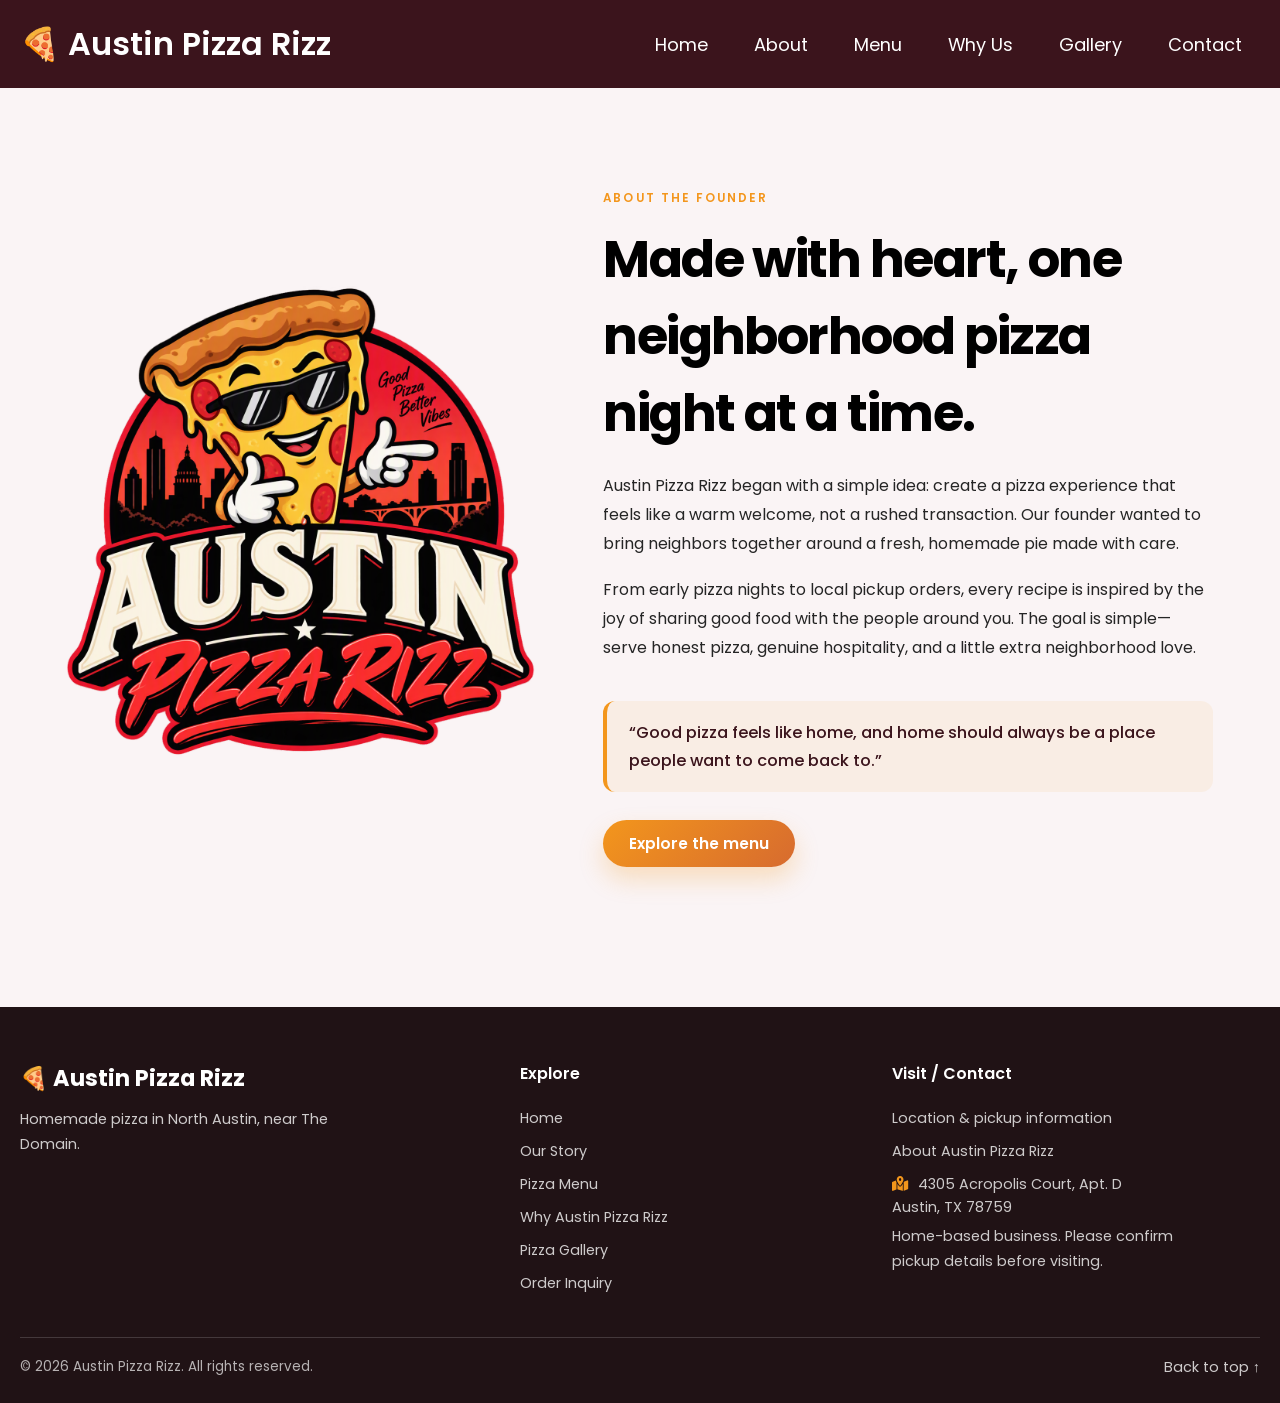
==== about.html @ 1a09e4cd "Fix founder image source in about.html to the logo in png Updated the founder's image source and adj" ====
<!DOCTYPE html>
<html lang="en">
  <head>
    <meta charset="UTF-8" />
    <meta name="viewport" content="width=device-width, initial-scale=1.0" />
    <meta name="description" content="Learn about Austin Pizza Rizz, a home-based pizza business in North Austin near The Domain." />
    <!-- <meta name="theme-color" content="#3b141c" /> -->
    <meta name="theme-color" content="#D62828">
    <title>About Austin Pizza Rizz | North Austin</title>
    <link rel="stylesheet" href="https://cdnjs.cloudflare.com/ajax/libs/font-awesome/6.6.0/css/all.min.css" />
    <link rel="stylesheet" href="style.css" />
  </head>
  <body id="top">
    <header>
      <nav class="navbar">
        <a href="index.html#home" class="nav-logo">
          <h2 class="logo-text">🍕 Austin Pizza Rizz</h2>
        </a>
        <ul class="nav-menu">
          <button id="menu-close-button" class="fas fa-times" aria-label="Close navigation menu"></button>
          <li class="nav-item">
            <a href="index.html#home" class="nav-link">Home</a>
          </li>
          <li class="nav-item">
            <a href="index.html#about" class="nav-link">About</a>
          </li>
          <li class="nav-item">
            <a href="index.html#menu" class="nav-link">Menu</a>
          </li>
          <li class="nav-item">
            <a href="index.html#testimonials" class="nav-link">Why Us</a>
          </li>
          <li class="nav-item">
            <a href="index.html#gallery" class="nav-link">Gallery</a>
          </li>
          <li class="nav-item">
            <a href="index.html#contact" class="nav-link">Contact</a>
          </li>
        </ul>
        <button id="menu-open-button" class="fas fa-bars" aria-label="Open navigation menu"></button>
      </nav>
    </header>

    <main>
      <section class="founder-page">
        <div class="section-content founder-feature">
          <div class="founder-feature__image-wrap">
            <img src="images/Austin Pizza Rizz.png" alt="Founder portrait of the owner of Austin Pizza Rizz" />
          </div>

          <div class="founder-feature__content">
            <p class="founder-feature__eyebrow">About the founder</p>
            <h1 class="section-title">Made with heart, one neighborhood pizza night at a time.</h1>
            <p class="text">Austin Pizza Rizz began with a simple idea: create a pizza experience that feels like a warm welcome, not a rushed transaction. Our founder wanted to bring neighbors together around a fresh, homemade pie made with care.</p>
            <p class="text">From early pizza nights to local pickup orders, every recipe is inspired by the joy of sharing good food with the people around you. The goal is simple—serve honest pizza, genuine hospitality, and a little extra neighborhood love.</p>
            <blockquote>“Good pizza feels like home, and home should always be a place people want to come back to.”</blockquote>
            <a href="index.html#menu" class="founder-feature__cta">Explore the menu</a>
          </div>
        </div>
      </section>
    </main>

    <footer class="footer-section">
      <div class="section-content footer-content">
        <div class="footer-brand">
          <a href="index.html#home" class="footer-logo">🍕 Austin Pizza Rizz</a>
          <p>Homemade pizza in North Austin, near The Domain.</p>
        </div>

        <nav class="footer-navigation" aria-label="Footer navigation">
          <h2>Explore</h2>
          <a href="index.html#home">Home</a>
          <a href="index.html#about">Our Story</a>
          <a href="index.html#menu">Pizza Menu</a>
          <a href="index.html#testimonials">Why Austin Pizza Rizz</a>
          <a href="index.html#gallery">Pizza Gallery</a>
          <a href="index.html#contact">Order Inquiry</a>
        </nav>

        <div class="footer-contact">
          <h2>Visit / Contact</h2>
          <a href="contact.html">Location &amp; pickup information</a>
          <a href="about.html">About Austin Pizza Rizz</a>
          <a href="https://www.google.com/maps/search/?api=1&amp;query=4305+Acropolis+Court+Apartment+D+Austin+TX+78759" target="_blank" rel="noopener noreferrer">
            <i class="fa-solid fa-map-location-dot" aria-hidden="true"></i>
            4305 Acropolis Court, Apt. D<br />Austin, TX 78759
          </a>
          <p>Home-based business. Please confirm pickup details before visiting.</p>
        </div>

        <div class="footer-bottom">
          <p class="copyright-text">© 2026 Austin Pizza Rizz. All rights reserved.</p>
          <a href="#top" class="back-to-top">Back to top ↑</a>
        </div>
      </div>
    </footer>

    <script src="main.js"></script>
    <script src="pizza-cursor.js"></script>
  </body>
</html>
---- style.css ----
/* Google Fonts Link */
@import url('https://fonts.googleapis.com/css2?family=Miniver&family=Poppins:ital,wght@0,400;0,500;0,600;0,700;1,400&display=swap');
* {
  padding: 0;
  margin: 0;
  box-sizing: border-box;
  font-family: "Poppins", sans-serif;
}
:root {
  /* Colors */
  --white-color: #fff;
  --dark-color: #252525;
  --primary-color: #3b141c;
  --secondary-color: #f3961c;
  --light-pink-color: #faf4f5;
  --medium-gray-color: #ccc;
  /* Font size */
  --font-size-s: 0.9rem;
  --font-size-n: 1rem;
  --font-size-m: 1.12rem;
  --font-size-l: 1.5rem;
  --font-size-xl: 2rem;
  --font-size-xxl: 2.3rem;
  /* Font weight */
  --font-weight-normal: 400;
  --font-weight-medium: 500;
  --font-weight-semibold: 600;
  --font-weight-bold: 700;
  /* Border radius */
  --border-radius-s: 8px;
  --border-radius-m: 30px;
  --border-radius-circle: 50%;
  /* Site max width */
  --site-max-width: 1300px;
}
html {
  scroll-behavior: smooth;
}
/* Stylings for whole site */
ul {
  list-style: none;
}
a {
  text-decoration: none;
}
button {
  cursor: pointer;
  background: none;
  border: none;
}
img {
  width: 100%;
}
/* Custom pizza cursor across the site; the hotspot sits at the slice tip. */
* {
  cursor: url("images/pizza-cursor.svg") 4 4, auto !important;
}
a,
button,
[role="button"],
input[type="submit"] {
  cursor: url("images/pizza-cursor.svg") 4 4, pointer !important;
}
input[type="text"],
input[type="email"],
input[type="tel"],
textarea,
select,
[contenteditable="true"] {
  cursor: text !important;
}
@media (hover: hover) and (pointer: fine) {
  body.pizza-cursor-enabled,
  body.pizza-cursor-enabled * {
    cursor: none !important;
  }
  .pizza-cursor {
    position: fixed;
    z-index: 10000;
    top: 0;
    left: 0;
    width: 30px;
    height: 30px;
    opacity: 0;
    pointer-events: none;
    transform: translate(-50%, -50%);
    transition: opacity 100ms ease;
    will-change: left, top;
  }
  .pizza-cursor.is-visible {
    opacity: 1;
  }
  .pizza-cursor img {
    width: 100%;
    height: 100%;
    object-fit: contain;
    filter: drop-shadow(0 2px 3px rgba(0, 0, 0, 0.3));
    transform-origin: center;
  }
  .pizza-cursor img.is-spinning {
    animation: pizza-cursor-spin 650ms cubic-bezier(0.2, 0.75, 0.3, 1);
  }
}
@keyframes pizza-cursor-spin {
  50% {
    transform: rotate(180deg) scale(1.16);
  }
  100% {
    transform: rotate(360deg) scale(1);
  }
}
@media (prefers-reduced-motion: reduce) {
  .pizza-cursor img.is-spinning {
    animation-duration: 1ms;
  }
}
:where(section, footer) .section-content {
  margin: 0 auto;
  padding: 0 20px;
  max-width: var(--site-max-width);
}
section .section-title {
  text-align: center;
  padding: 60px 0 100px;
  text-transform: uppercase;
  font-size: var(--font-size-xl);
}
section .section-title::after {
  content: "";
  width: 80px;
  height: 5px;
  display: block;
  margin: 10px auto 0;
  background: var(--secondary-color);
  border-radius: var(--border-radius-s);
}
/* Navbar styling */
header {
  z-index: 5;
  width: 100%;
  position: fixed;
  background: var(--primary-color);
}
header .navbar {
  display: flex;
  padding: 20px;
  align-items: center;
  margin: 0 auto;
  justify-content: space-between;
  max-width: var(--site-max-width);
}
.navbar .nav-logo .logo-text {
  color: var(--white-color);
  font-size: var(--font-size-xl);
  font-weight: var(--font-weight-semibold);
}
.navbar .nav-menu {
  gap: 10px;
  display: flex;
}
.navbar .nav-menu .nav-link {
  padding: 10px 18px;
  color: var(--white-color);
  font-size: var(--font-size-m);
  border-radius: var(--border-radius-m);
  transition: 0.3s ease;
}
.navbar .nav-menu .nav-link:hover {
  color: var(--primary-color);
  background: var(--secondary-color);
}
.navbar :where(#menu-open-button, #menu-close-button) {
  display: none;
}
.standalone-nav {
  display: flex;
  flex-wrap: wrap;
  align-items: center;
  justify-content: flex-end;
  gap: 8px;
}
.standalone-nav .nav-link {
  padding: 10px 14px;
  border-radius: var(--border-radius-m);
  color: var(--white-color);
  transition: 0.2s ease;
}
.standalone-nav .nav-link:hover {
  color: var(--primary-color);
  background: var(--secondary-color);
}
.founder-page {
  padding: 150px 0 100px;
  background: var(--light-pink-color);
}
.founder-feature {
  display: grid;
  grid-template-columns: 1.05fr 1.35fr;
  gap: clamp(28px, 4vw, 60px);
  align-items: center;
  max-width: 1200px;
  margin: 0 auto;
  padding: 40px 20px;
}
.founder-feature__image-wrap {
  display: flex;
  justify-content: center;
  align-items: center;
}
/*.founder-feature__image-wrap img {
  width: min(100%, 500px);
  aspect-ratio: 4 / 5;
  object-fit: cover;
  background: transparent;
  /*border-radius: border-box; */
  /* var(--border-radius-circle); */
/* ================================*/

  /* Founder Image */
.founder-feature__image-wrap img {
    object-fit: contain;
    background: transparent;
}

.founder-feature__content {
  display: flex;
  flex-direction: column;
  justify-content: center;
  max-width: 610px;
  margin: 0 auto;
}
.founder-feature__eyebrow {
  margin-bottom: 14px;
  color: var(--secondary-color);
  font-size: 0.74rem;
  font-weight: var(--font-weight-semibold);
  letter-spacing: 0.18em;
  text-transform: uppercase;
}
.founder-feature__content .section-title {
  padding: 0 0 20px;
  text-align: left;
  text-transform: none;
  letter-spacing: -0.03em;
  font-size: clamp(2rem, 4vw, 4rem);
}
.founder-feature__content .section-title::after {
  display: none;
}
.founder-feature__content .text {
  margin: 0 0 18px;
  text-align: left;
  line-height: 1.8;
  color: var(--dark-color);
  font-size: 1rem;
}
.founder-feature__content blockquote {
  margin: 20px 0 28px;
  padding: 18px 22px;
  border-left: 4px solid var(--secondary-color);
  border-radius: 12px;
  background: rgba(243, 150, 28, 0.08);
  color: var(--primary-color);
  font-size: 1.02rem;
  line-height: 1.7;
  font-weight: var(--font-weight-medium);
}
.founder-feature__cta {
  align-self: flex-start;
  display: inline-flex;
  align-items: center;
  justify-content: center;
  padding: 12px 26px;
  border-radius: 999px;
  background: linear-gradient(135deg, #f3961c 0%, #d76b2f 100%);
  color: var(--white-color);
  font-size: 0.96rem;
  font-weight: var(--font-weight-semibold);
  box-shadow: 0 12px 24px rgba(243, 150, 28, 0.25);
  transition: transform 0.2s ease, box-shadow 0.2s ease;
}
.founder-feature__cta:hover {
  transform: translateY(-2px);
  box-shadow: 0 16px 28px rgba(243, 150, 28, 0.35);
}
.contact-address {
  display: flex;
  justify-content: center;
  align-items: flex-start;
  gap: 12px;
  margin: 30px auto;
  line-height: 1.7;
  text-align: left;
}
.contact-address i {
  margin-top: 5px;
  color: var(--secondary-color);
}
.contact-address a {
  color: var(--dark-color);
  text-decoration: underline;
  text-underline-offset: 3px;
}
/* Hero section styling */
.hero-section {
  min-height: 100vh;
  background: var(--primary-color);
}
.hero-section .section-content {
  display: flex;
  padding-top: 40px;
  align-items: center;
  min-height: 100vh;
  justify-content: space-between;
}
.hero-section .hero-details {
  color: var(--white-color);
}
.hero-section .hero-details .title {
  font-size: var(--font-size-xxl);
  color: var(--secondary-color);
  font-family: "Miniver", sans-serif;
}
.hero-section .hero-details .subtitle {
  margin-top: 8px;
  max-width: 70%;
  font-size: var(--font-size-xl);
  font-weight: var(--font-weight-semibold);
}
.hero-section .hero-details .description {
  max-width: 70%;
  margin: 24px 0 40px;
  font-size: var(--font-size-m);
}
.hero-section .hero-details .buttons {
  display: flex;
  gap: 23px;
}
.hero-section .hero-details .button {
  padding: 10px 26px;
  display: block;
  border: 2px solid transparent;
  border-radius: var(--border-radius-m);
  background: var(--secondary-color);
  color: var(--primary-color);
  font-size: var(--font-size-m);
  font-weight: var(--font-weight-medium);
  transition: 0.3s ease;
}
.hero-section .hero-details .button:hover,
.hero-section .hero-details .button.contact-us {
  color: var(--white-color);
  border-color: var(--white-color);
  background: transparent;
}
.hero-section .hero-details .button.contact-us:hover {
  color: var(--primary-color);
  background: var(--secondary-color);
  border-color: var(--secondary-color);
}
.hero-section .hero-image-wrapper {
  max-width: 500px;
  margin-right: 30px;
}
/* About section styling */
.about-section {
  padding: 120px 0;
  background: var(--light-pink-color);
}
.about-section .section-content {
  display: flex;
  gap: 50px;
  align-items: center;
  justify-content: space-between;
}
.about-section .about-image-wrapper .about-image {
  height: 400px;
  width: 400px;
  object-fit: cover;
  object-fit: contain;
  background: transparent;
}
  /*box-shadow: rgba(59, 20, 28, 0.14);
  border-radius: border-box; /* var(--border-radius-circle); */

.about-section .about-details {
  max-width: 50%;
}
.about-section .about-details .section-title {
  padding: 0;
}
.about-section .about-subtitle {
  margin-top: 12px;
  color: #6b4c50;
  font-size: var(--font-size-m);
  font-weight: var(--font-weight-medium);
  text-align: center;
}
.about-section .about-details .text {
  line-height: 30px;
  margin: 28px 0 30px;
  text-align: center;
  font-size: var(--font-size-m);
}
.about-section .about-link {
  display: inline-block;
  padding: 12px 24px;
  border-radius: 999px;
  background: linear-gradient(135deg, #f3961c 0%, #d76b2f 100%);
  color: var(--white-color);
  font-size: 0.95rem;
  font-weight: var(--font-weight-semibold);
  box-shadow: 0 12px 24px rgba(243, 150, 28, 0.25);
  transition: transform 0.2s ease, box-shadow 0.2s ease;
}
.about-section .about-link:hover {
  transform: translateY(-2px);
  box-shadow: 0 16px 28px rgba(243, 150, 28, 0.35);
}
.about-section .social-link-list {
  display: flex;
  gap: 25px;
  justify-content: center;
}
.about-section .social-link-list .social-link {
  color: var(--primary-color);
  font-size: var(--font-size-l);
  transition: 0.2s ease;
}
.about-section .social-link-list .social-link:hover {
  color: var(--secondary-color);
}
/* Menu section styling */
.menu-section {
  --menu-button-gradient: linear-gradient(110deg, #ffc05d, #ff7136);
  position: relative;
  isolation: isolate;
  overflow: hidden;
  color: var(--white-color);
  padding: 76px 0 100px;
  background:
    radial-gradient(ellipse at 8% 25%, rgba(139, 31, 20, 0.2), transparent 34%),
    radial-gradient(ellipse at 91% 72%, rgba(230, 94, 18, 0.12), transparent 30%),
    #171113;
}
.menu-section::before,
.menu-section::after {
  position: absolute;
  z-index: -1;
  width: 26rem;
  height: 26rem;
  border: 1px solid rgba(255, 151, 63, 0.09);
  border-radius: 50%;
  content: "";
  pointer-events: none;
}
.menu-section::before {
  top: 8%;
  left: -16rem;
  box-shadow: 0 0 0 35px rgba(255, 151, 63, 0.025), 0 0 0 72px rgba(255, 151, 63, 0.02);
}
.menu-section::after {
  right: -17rem;
  bottom: 4%;
  box-shadow: 0 0 0 35px rgba(255, 151, 63, 0.025), 0 0 0 72px rgba(255, 151, 63, 0.02);
}
.menu-section .menu-content {
  position: relative;
  z-index: 1;
}
.menu-section .menu-heading {
  text-align: center;
}
.menu-section .menu-eyebrow {
  margin-bottom: 12px;
  color: #ff9d45;
  font-size: 0.78rem;
  font-weight: var(--font-weight-semibold);
  letter-spacing: 0.24em;
}
.menu-section .menu-heading .section-title {
  padding: 0 0 14px;
  color: #fff7ed;
  font-size: clamp(2rem, 5vw, 3.5rem);
}
.menu-section .menu-heading .section-title::after {
  width: 68px;
  height: 4px;
  background: linear-gradient(90deg, #ffb347, #ed3e20);
}
.menu-section .menu-subtitle {
  color: rgba(255, 247, 237, 0.7);
  font-size: clamp(1rem, 2vw, 1.2rem);
}
.menu-section .menu-purchase-steps {
  display: flex;
  flex-wrap: wrap;
  justify-content: center;
  gap: 10px 22px;
  max-width: 900px;
  margin: 22px auto 0;
  padding: 0;
  list-style: none;
}
.menu-section .menu-purchase-steps li {
  display: flex;
  align-items: center;
  gap: 9px;
  color: rgba(255, 247, 237, 0.84);
  font-size: 0.9rem;
}
.menu-section .menu-purchase-steps li span {
  display: grid;
  width: 26px;
  height: 26px;
  flex: 0 0 26px;
  border-radius: 50%;
  color: #211312;
  background: var(--menu-button-gradient);
  font-size: 0.78rem;
  font-weight: var(--font-weight-bold);
  place-items: center;
}
.menu-section .menu-filters {
  display: flex;
  flex-wrap: wrap;
  justify-content: center;
  gap: 10px;
  margin: 34px 0 28px;
}
.menu-section .menu-filter {
  min-height: 44px;
  padding: 9px 18px;
  border: 1px solid rgba(255, 192, 93, 0.6);
  border-radius: 999px;
  color: #1b1110;
  background: var(--menu-button-gradient);
  font-size: 0.9rem;
  transition: color 180ms ease, background 180ms ease, border-color 180ms ease, box-shadow 180ms ease;
}
.menu-section .menu-filter:hover,
.menu-section .menu-filter.is-active {
  border-color: #ff8237;
  color: #1b1110;
  background: var(--menu-button-gradient);
  box-shadow: 0 5px 22px rgba(242, 89, 33, 0.34);
}
.menu-section .menu-slider {
  max-width: 1020px;
  margin: 0 auto;
  overflow: hidden;
  padding: 10px 4px 28px;
  touch-action: pan-y;
}
.menu-section .menu-list {
  display: flex;
  align-items: stretch;
  gap: 0;
  margin: 0;
  padding: 0;
}
.menu-section .menu-list .menu-item {
  display: flex;
  min-width: 0;
  height: auto;
  flex-shrink: 0;
  text-align: center;
  flex-direction: column;
  align-items: center;
  justify-content: flex-start;
  width: auto;
  padding: 22px 20px 24px;
  border: 1px solid transparent;
  border-radius: 22px;
  color: #fff7ed;
  background: linear-gradient(150deg, #2b1d1c, #1d1718 68%) padding-box, var(--menu-button-gradient) border-box;
  box-shadow: 0 12px 34px rgba(0, 0, 0, 0.25);
  transition: transform 280ms ease, box-shadow 280ms ease;
}
.menu-section .menu-list .menu-item:hover {
  box-shadow: 0 16px 48px rgba(196, 47, 22, 0.24), 0 0 30px rgba(255, 111, 41, 0.14);
  transform: translateY(-5px);
}
.menu-section .menu-list .menu-item[hidden] {
  display: none;
}
.menu-section .menu-list .menu-item .menu-image {
  width: min(83%, 250px);
  height: 210px;
  margin-bottom: 12px;
  object-fit: contain;
  filter: drop-shadow(0 15px 24px rgba(0, 0, 0, 0.34));
}
.menu-section .menu-list .menu-item .name {
  margin: 8px 0;
  color: #fff7ed;
  font-size: var(--font-size-l);
  font-weight: var(--font-weight-semibold);
}
.menu-section .menu-list .menu-item .text {
  min-height: 3em;
  color: rgba(255, 247, 237, 0.7);
  font-size: var(--font-size-m);
}
.menu-section .menu-list .menu-item .menu-prices {
  display: flex;
  justify-content: center;
  gap: 12px;
  margin-top: 14px;
  padding: 0;
  list-style: none;
}
.menu-section .menu-list .menu-item .menu-prices li {
  display: flex;
  flex-direction: column;
  align-items: center;
  gap: 4px;
  font-size: 0.9rem;
}
.menu-section .menu-list .menu-item .menu-prices strong {
  color: #ffb347;
}
.menu-section .menu-list .menu-item .menu-prices .menu-buy-button {
  display: inline-block;
  margin-top: 5px;
  padding: 5px 12px;
  border: 1px solid transparent;
  border-radius: var(--border-radius-m);
  color: #211312;
  background: var(--menu-button-gradient);
  font-size: 0.8rem;
  font-weight: var(--font-weight-semibold);
  transition: color 0.2s ease, background 0.2s ease;
}
.menu-section .menu-list .menu-item .menu-prices .menu-buy-button:hover {
  color: #fff7ed;
  background: #4a2920;
  border-color: #ff8237;
}
.menu-section .menu-controls {
  display: flex;
  align-items: center;
  justify-content: center;
  gap: 22px;
  margin: 4px auto 0;
}
.menu-section .menu-controls[hidden] {
  display: none;
}
.menu-section .menu-nav-button {
  display: grid;
  width: 48px;
  height: 48px;
  border: 1px solid rgba(255, 192, 93, 0.7);
  border-radius: 50%;
  color: #211312;
  background: var(--menu-button-gradient);
  font-size: 1.35rem;
  transition: transform 180ms ease, opacity 180ms ease;
  place-items: center;
}
.menu-section .menu-nav-button:hover:not(:disabled) {
  transform: scale(1.06);
}
.menu-section .menu-nav-button:disabled {
  opacity: 0.4;
  cursor: not-allowed;
}
.menu-section .menu-pagination {
  display: flex;
  min-height: 18px;
  align-items: center;
  justify-content: center;
  gap: 8px;
}
.menu-section .menu-pagination .swiper-pagination-bullet {
  width: 9px;
  height: 9px;
  margin: 0 !important;
  border: 0;
  border-radius: 99px;
  opacity: 0.48;
  background: var(--menu-button-gradient);
  transition: width 180ms ease, opacity 180ms ease;
}
.menu-section .menu-pagination .swiper-pagination-bullet-active {
  width: 25px;
  opacity: 1;
}
.menu-section .menu-particles {
  position: absolute;
  z-index: 0;
  inset: 0;
  overflow: hidden;
  color: rgba(255, 171, 94, 0.52);
  pointer-events: none;
}
.menu-section .menu-particles span {
  position: absolute;
  top: -12%;
  left: var(--menu-particle-x, 12%);
  opacity: 0;
  animation: menu-particle-float var(--menu-particle-duration, 12s) linear infinite;
  animation-delay: var(--menu-particle-delay, 0s);
}
.menu-section .menu-particles span:nth-child(2n) { --menu-particle-x: 24%; --menu-particle-duration: 15s; --menu-particle-delay: -7s; font-size: 1.2rem; }
.menu-section .menu-particles span:nth-child(3n) { --menu-particle-x: 41%; --menu-particle-duration: 13s; --menu-particle-delay: -3s; font-size: 0.8rem; }
.menu-section .menu-particles span:nth-child(4n) { --menu-particle-x: 58%; --menu-particle-duration: 17s; --menu-particle-delay: -10s; font-size: 1.4rem; }
.menu-section .menu-particles span:nth-child(5n) { --menu-particle-x: 73%; --menu-particle-duration: 14s; --menu-particle-delay: -5s; font-size: 0.9rem; }
.menu-section .menu-particles span:nth-child(6n) { --menu-particle-x: 89%; --menu-particle-duration: 16s; --menu-particle-delay: -12s; font-size: 1.1rem; }
@keyframes menu-particle-float {
  0% { opacity: 0; transform: translate3d(0, 0, 0) rotate(0); }
  12% { opacity: 0.65; }
  82% { opacity: 0.48; }
  100% { opacity: 0; transform: translate3d(30px, 115vh, 0) rotate(260deg); }
}
.menu-section :is(.menu-filter, .menu-nav-button):focus-visible {
  outline: 3px solid #fff7ed;
  outline-offset: 4px;
}
.menu-section .menu-note {
  max-width: 680px;
  margin: 34px auto 0;
  text-align: center;
  color: rgba(255, 247, 237, 0.68);
}
.menu-section .menu-order-link {
  margin-top: 22px;
  text-align: center;
}
.menu-section .menu-order-link .button {
  display: inline-block;
  padding: 11px 24px;
  border: 2px solid var(--secondary-color);
  border-radius: var(--border-radius-m);
  color: var(--dark-color);
  background: var(--secondary-color);
  font-weight: var(--font-weight-medium);
  transition: 0.2s ease;
}
.menu-section .menu-order-link .button:hover {
  color: var(--white-color);
  background: transparent;
}
/* Testimonials section styling */
.testimonials-section {
  padding: 50px 0 100px;
  background: var(--light-pink-color);
}
.testimonials-section .testimonials-heading {
  padding: 0 20px;
  text-align: center;
}
.testimonials-section .testimonials-heading .section-title,
.contact-section .contact-heading .section-title {
  padding: 0 0 14px;
}
.testimonials-section .section-subtitle,
.contact-section .section-subtitle {
  max-width: 760px;
  margin: 0 auto;
  color: #62585a;
  font-size: var(--font-size-m);
  line-height: 1.6;
  text-align: center;
}
.testimonials-section .slider-container {
  margin-top: 26px;
}
.testimonials-section .slider-wrapper {
  overflow: hidden;
  margin: 0 60px 50px;
  touch-action: pan-y;
}
.testimonials-section .testimonial {
  user-select: none;
  padding: 35px;
  display: flex;
  flex-direction: column;
  justify-content: center;
  align-items: center;
  text-align: center;
}
.testimonials-section .testimonial .user-image {
  width: 180px;
  height: 180px;
  margin-bottom: 50px;
  object-fit: cover;
  border-radius: var(--border-radius-circle);
}
.testimonials-section .testimonial .name {
  margin-bottom: 16px;
  font-size: var(--font-size-m);
}
.testimonials-section .testimonial .feedback {
  line-height: 25px;
}
.testimonials-section .swiper-pagination-bullet {
  width: 15px;
  height: 15px;
  opacity: 1;
  background: var(--secondary-color);
}
.testimonials-section .swiper-slide-button {
  color: var(--secondary-color);
  margin-top: -50px;
  transition: 0.3s ease;
  width: 44px;
  height: 44px;
}
.testimonials-section .swiper-slide-button:hover {
  color: var(--primary-color);
}
/* Premium pizza gallery */
.gallery-section {
  --gallery-button-gradient: linear-gradient(110deg, #ffc05d, #ff7136);
  position: relative;
  isolation: isolate;
  overflow: hidden;
  padding: 76px 0 100px;
  color: #fff7ed;
  background:
    radial-gradient(ellipse at 8% 25%, rgba(139, 31, 20, 0.2), transparent 34%),
    radial-gradient(ellipse at 91% 72%, rgba(230, 94, 18, 0.12), transparent 30%),
    #171113;
}
.gallery-section::before,
.gallery-section::after {
  position: absolute;
  z-index: -1;
  width: 26rem;
  height: 26rem;
  border: 1px solid rgba(255, 151, 63, 0.09);
  border-radius: 50%;
  content: "";
  pointer-events: none;
}
.gallery-section::before {
  top: 8%;
  left: -16rem;
  box-shadow: 0 0 0 35px rgba(255, 151, 63, 0.025), 0 0 0 72px rgba(255, 151, 63, 0.02);
}
.gallery-section::after {
  right: -17rem;
  bottom: 4%;
  box-shadow: 0 0 0 35px rgba(255, 151, 63, 0.025), 0 0 0 72px rgba(255, 151, 63, 0.02);
}
.gallery-section .gallery-content {
  position: relative;
  z-index: 1;
}
.gallery-section .gallery-heading {
  text-align: center;
}
.gallery-section .gallery-eyebrow {
  margin-bottom: 12px;
  color: #ff9d45;
  font-size: 0.78rem;
  font-weight: var(--font-weight-semibold);
  letter-spacing: 0.24em;
}
.gallery-section .gallery-heading .section-title {
  padding: 0 0 14px;
  color: #fff7ed;
  font-size: clamp(2rem, 5vw, 3.5rem);
}
.gallery-section .gallery-heading .section-title::after {
  width: 68px;
  height: 4px;
  background: linear-gradient(90deg, #ffb347, #ed3e20);
}
.gallery-section .gallery-subtitle {
  color: rgba(255, 247, 237, 0.7);
  font-size: clamp(1rem, 2vw, 1.2rem);
}
.gallery-section .gallery-filters {
  display: flex;
  justify-content: center;
  flex-wrap: wrap;
  gap: 10px;
  margin: 34px 0 40px;
}
.gallery-section .gallery-filter {
  min-height: 44px;
  padding: 9px 21px;
  border: 1px solid rgba(255, 192, 93, 0.6);
  border-radius: 999px;
  color: #1b1110;
  background: var(--gallery-button-gradient);
  font-size: 0.92rem;
  transition: color 180ms ease, background 180ms ease, border-color 180ms ease, box-shadow 180ms ease;
}
.gallery-section .gallery-filter:hover,
.gallery-section .gallery-filter.is-active {
  border-color: #ff8237;
  color: #1b1110;
  background: var(--gallery-button-gradient);
  box-shadow: 0 5px 22px rgba(242, 89, 33, 0.34);
}
.gallery-section .gallery-empty {
  max-width: 600px;
  margin: 0 auto 30px;
  padding: 16px 20px;
  border: 1px solid rgba(255, 156, 69, 0.3);
  border-radius: 14px;
  color: #ffe4c4;
  background: rgba(255, 118, 46, 0.08);
  text-align: center;
  line-height: 1.6;
}
.gallery-section .gallery-empty[hidden] {
  display: none;
}
.gallery-section .gallery-list {
  display: flex;
  align-items: stretch;
  gap: 0;
  max-width: 1020px;
  margin: 0 auto;
}
.gallery-section .gallery-slider {
  max-width: 1020px;
  margin: 0 auto;
  overflow: hidden;
  padding: 10px 4px 28px;
  touch-action: pan-y;
}
.gallery-section .gallery-item {
  min-width: 0;
  height: auto;
  flex-shrink: 0;
  display: flex;
}
.gallery-section .gallery-item[hidden] {
  display: none;
}
.gallery-section .gallery-card {
  position: relative;
  display: flex;
  width: 100%;
  min-height: 410px;
  overflow: hidden;
  flex-direction: column;
  align-items: stretch;
  padding: 0;
  border: 1px solid transparent;
  border-radius: 22px;
  color: #fff7ed;
  background: linear-gradient(150deg, #2b1d1c, #1d1718 68%) padding-box, var(--gallery-button-gradient) border-box;
  box-shadow: 0 12px 34px rgba(0, 0, 0, 0.25);
  text-align: left;
  isolation: isolate;
  transition: transform 280ms ease, border-color 280ms ease, box-shadow 280ms ease;
}
.gallery-section .gallery-card {
  flex: 1;
}
.gallery-section .gallery-card::before {
  position: absolute;
  z-index: -1;
  top: 9%;
  left: 50%;
  width: 66%;
  aspect-ratio: 1;
  border-radius: 48% 52% 65% 35% / 43% 42% 58% 57%;
  background: radial-gradient(circle, rgba(255, 102, 27, 0.43), rgba(210, 36, 19, 0.22) 42%, transparent 72%);
  content: "";
  opacity: 0;
  transform: translate(-50%, 12%) scale(0.75) rotate(-18deg);
  transition: opacity 350ms ease, transform 500ms cubic-bezier(0.2, 0.75, 0.3, 1);
}
.gallery-section .gallery-card:hover,
.gallery-section .gallery-card:focus-visible {
  z-index: 1;
  border-color: transparent;
  box-shadow: 0 16px 48px rgba(196, 47, 22, 0.24), 0 0 30px rgba(255, 111, 41, 0.14);
  transform: translateY(-6px);
}
.gallery-section .gallery-card:hover::before,
.gallery-section .gallery-card:focus-visible::before {
  opacity: 1;
  transform: translate(-50%, 0) scale(1.08) rotate(4deg);
}
.gallery-section .gallery-image-wrap {
  position: relative;
  display: grid;
  min-height: 265px;
  overflow: hidden;
  place-items: center;
  background: radial-gradient(ellipse at center, rgba(120, 66, 38, 0.28), rgba(18, 14, 15, 0.12) 68%);
}
.gallery-section .gallery-image {
  width: 82%;
  height: 250px;
  object-fit: contain;
  filter: drop-shadow(0 15px 24px rgba(0, 0, 0, 0.34));
  transform: translateY(var(--gallery-parallax, 0px));
  will-change: transform;
  transition: transform 500ms cubic-bezier(0.2, 0.75, 0.3, 1), filter 350ms ease;
}
.gallery-section .gallery-card:hover .gallery-image {
  filter: drop-shadow(0 20px 32px rgba(229, 69, 24, 0.29));
  transform: translateY(var(--gallery-parallax, 0px)) scale(1.07) rotate(-1.5deg);
}
.gallery-section .gallery-popular {
  position: absolute;
  top: 15px;
  left: 15px;
  padding: 7px 11px;
  border: 1px solid rgba(255, 241, 215, 0.35);
  border-radius: 999px;
  color: #271310;
  background: linear-gradient(110deg, #ffd16f, #ff9252);
  box-shadow: 0 5px 15px rgba(0, 0, 0, 0.24);
  font-size: 0.65rem;
  font-weight: var(--font-weight-bold);
  letter-spacing: 0.08em;
}
.gallery-section .gallery-rating {
  position: absolute;
  top: 15px;
  right: 15px;
    background: var(--gallery-button-gradient);
  align-items: flex-end;
  flex-direction: column;
  gap: 3px;
  text-shadow: 0 2px 8px rgba(0, 0, 0, 0.5);
}
.gallery-section .gallery-rating > span {
  color: #ffc45e;
  font-size: 0.86rem;
  letter-spacing: 0.08em;
}
.gallery-section .gallery-rating small {
  color: rgba(255, 247, 237, 0.85);
  font-size: 0.55rem;
  font-weight: var(--font-weight-semibold);
  letter-spacing: 0.1em;
}
.gallery-section .gallery-card-info {
  display: flex;
  flex: 1;
  flex-direction: column;
  align-items: flex-start;
  padding: 18px 22px 23px;
  border-top: 1px solid rgba(255, 255, 255, 0.08);
  background: linear-gradient(180deg, rgba(255, 255, 255, 0.035), rgba(0, 0, 0, 0.08));
}
.gallery-section .gallery-category-label {
  margin-bottom: 7px;
  color: #ff9a50;
  font-size: 0.65rem;
  font-weight: var(--font-weight-semibold);
  letter-spacing: 0.12em;
}
.gallery-section .gallery-card-info strong {
  margin-bottom: 5px;
  color: #fff7ed;
  font-size: clamp(1.1rem, 2vw, 1.35rem);
}
.gallery-section .gallery-card-info > span:last-child {
  color: rgba(255, 247, 237, 0.68);
  font-size: 0.87rem;
}
.gallery-section .gallery-particles {
  position: absolute;
  z-index: 0;
  inset: 0;
  overflow: hidden;
  color: rgba(255, 171, 94, 0.52);
  pointer-events: none;
}
.gallery-section .gallery-particles span {
  position: absolute;
  top: -12%;
  left: var(--particle-x, 12%);
  opacity: 0;
  animation: gallery-particle-float var(--particle-duration, 12s) linear infinite;
  animation-delay: var(--particle-delay, 0s);
}
.gallery-section .gallery-particles span:nth-child(2n) { --particle-x: 24%; --particle-duration: 15s; --particle-delay: -7s; font-size: 1.2rem; }
.gallery-section .gallery-particles span:nth-child(3n) { --particle-x: 41%; --particle-duration: 13s; --particle-delay: -3s; font-size: 0.8rem; }
.gallery-section .gallery-particles span:nth-child(4n) { --particle-x: 58%; --particle-duration: 17s; --particle-delay: -10s; font-size: 1.4rem; }
.gallery-section .gallery-particles span:nth-child(5n) { --particle-x: 73%; --particle-duration: 14s; --particle-delay: -5s; font-size: 0.9rem; }
.gallery-section .gallery-particles span:nth-child(6n) { --particle-x: 89%; --particle-duration: 16s; --particle-delay: -12s; font-size: 1.1rem; }
@keyframes gallery-particle-float {
  0% { opacity: 0; transform: translate3d(0, 0, 0) rotate(0); }
  12% { opacity: 0.65; }
  82% { opacity: 0.48; }
  100% { opacity: 0; transform: translate3d(30px, 115vh, 0) rotate(260deg); }
}
.gallery-modal {
  position: fixed;
  inset: 0;
  width: min(94vw, 1120px);
  max-width: none;
  max-height: 92vh;
  margin: auto;
  padding: 30px;
  overflow: visible;
  border: 1px solid rgba(255, 161, 82, 0.5);
  border-radius: 20px;
  color: #fff7ed;
  background: #171113;
  box-shadow: 0 24px 100px rgba(0, 0, 0, 0.7), 0 0 40px rgba(236, 74, 31, 0.14);
}
.gallery-modal::backdrop {
  background: rgba(8, 5, 6, 0.88);
  backdrop-filter: blur(8px);
}
.gallery-modal[open] {
  animation: gallery-modal-in 220ms ease-out both;
}
@keyframes gallery-modal-in {
  from { opacity: 0; transform: translateY(12px) scale(0.98); }
  to { opacity: 1; transform: translateY(0) scale(1); }
}
.gallery-section .gallery-modal-image {
  display: block;
  width: 100%;
  max-height: calc(92vh - 105px);
  object-fit: contain;
}
.gallery-modal-caption {
  margin-top: 14px;
  color: rgba(255, 247, 237, 0.8);
  text-align: center;
}
.gallery-modal-close {
  position: absolute;
  top: -15px;
  right: -15px;
  display: grid;
  width: 46px;
  height: 46px;
  border: 1px solid rgba(255, 255, 255, 0.3);
  border-radius: 50%;
  color: #241412;
  background: var(--gallery-button-gradient);
  font-size: 1.8rem;
  line-height: 1;
  place-items: center;
}
.gallery-section .gallery-controls {
  display: flex;
  align-items: center;
  justify-content: center;
  gap: 22px;
  margin: 4px auto 0;
}
.gallery-section .gallery-controls[hidden] {
  display: none;
}
.gallery-section button:focus-visible {
  outline: 3px solid #fff7ed;
  outline-offset: 4px;
}
.gallery-section .gallery-nav-button {
  display: grid;
  width: 48px;
  height: 48px;
  border: 1px solid rgba(255, 192, 93, 0.7);
  border-radius: 50%;
  color: #211312;
  background: var(--gallery-button-gradient);
  font-size: 1.35rem;
  transition: color 180ms ease, border-color 180ms ease, background 180ms ease, transform 180ms ease;
  place-items: center;
}
.gallery-section .gallery-nav-button:hover:not(:disabled) {
  border-color: #ff8237;
  color: #211312;
  background: var(--gallery-button-gradient);
  transform: scale(1.06);
}
.gallery-section .gallery-nav-button:disabled {
  opacity: 0.4;
  cursor: not-allowed;
}
.gallery-section .gallery-pagination {
  display: flex;
  min-height: 18px;
  align-items: center;
  justify-content: center;
  gap: 8px;
}
.gallery-section .gallery-pagination .swiper-pagination-bullet {
  width: 9px;
  height: 9px;
  margin: 0 !important;
  border: 0;
  border-radius: 99px;
  opacity: 1;
  background: var(--gallery-button-gradient);
  opacity: 0.48;
  transition: width 180ms ease, background 180ms ease;
}
.gallery-section .gallery-pagination .swiper-pagination-bullet-active {
  width: 25px;
  background: var(--gallery-button-gradient);
  opacity: 1;
}
/* Contact section styling */
.contact-section {
  padding: 50px 0 100px;
  background: var(--light-pink-color);
}
.contact-section .contact-heading {
  padding: 0 20px;
  margin-bottom: 34px;
}
.contact-section .section-content {
  display: flex;
  gap: 48px;
  align-items: center;
  justify-content: space-between;
}
.contact-section .contact-info-list .contact-info {
  display: flex;
  gap: 20px;
  margin: 20px 0;
  align-items: center;
}
.contact-section .contact-info-list .contact-info i {
  font-size: var(--font-size-m);
}
.contact-section .contact-info a {
  color: inherit;
  text-decoration: underline;
  text-underline-offset: 3px;
}
.contact-section .contact-info a:hover {
  color: var(--secondary-color);
}
.contact-section .contact-form .form-input {
  width: 100%;
  height: 50px;
  padding: 0 12px;
  outline: none;
  margin-bottom: 16px;
  font-size: var(--font-size-s);
  border-radius: var(--border-radius-s);
  border: 1px solid var(--medium-gray-color);
}
.contact-section .contact-form {
  max-width: 50%;
}
.contact-section .contact-form textarea.form-input {
  height: 100px;
  padding: 12px;
  resize: vertical;
}
.contact-section .contact-form .form-input:focus {
  border-color: var(--secondary-color);
}
.contact-section .contact-form .submit-button {
  padding: 10px 28px;
  outline: none;
  margin-top: 10px;
  border: 1px solid var(--primary-color);
  border-radius: var(--border-radius-m);
  background: var(--primary-color);
  color: var(--white-color);
  font-size: var(--font-size-m);
  font-weight: var(--font-weight-medium);
  transition: 0.3s ease;
}
.contact-section .contact-form .submit-button:hover {
  color: var(--primary-color);
  background: transparent;
}
.contact-section .contact-form .submit-button:disabled {
  opacity: 0.65;
  cursor: not-allowed;
}
.contact-section .contact-form .form-note {
  margin-top: 14px;
  font-size: var(--font-size-s);
  line-height: 1.5;
}
.sr-only {
  position: absolute;
  width: 1px;
  height: 1px;
  padding: 0;
  margin: -1px;
  overflow: hidden;
  clip: rect(0, 0, 0, 0);
  white-space: nowrap;
  border: 0;
}
/* Footer section styling */
.footer-section {
  padding: 54px 0 0;
  color: rgba(255, 255, 255, 0.78);
  background: #201215;
}
.footer-section .footer-content {
  display: grid;
  grid-template-columns: minmax(220px, 1.15fr) minmax(180px, 0.8fr) minmax(250px, 1fr);
  column-gap: clamp(28px, 6vw, 86px);
  row-gap: 36px;
  padding-bottom: 24px;
}
.footer-section h2 {
  margin-bottom: 16px;
  color: var(--white-color);
  font-size: 1rem;
  font-weight: var(--font-weight-semibold);
}
.footer-section .footer-brand,
.footer-section .footer-navigation,
.footer-section .footer-contact {
  display: flex;
  align-items: flex-start;
  flex-direction: column;
}
.footer-section .footer-logo {
  margin-bottom: 12px;
  color: var(--white-color);
  font-size: 1.4rem;
  font-weight: var(--font-weight-bold);
}
.footer-section .footer-brand p,
.footer-section .footer-contact p {
  max-width: 320px;
  font-size: var(--font-size-s);
  line-height: 1.7;
}
.footer-section .footer-navigation a,
.footer-section .footer-contact a,
.footer-section .back-to-top {
  margin: 5px 0;
  color: rgba(255, 255, 255, 0.78);
  font-size: var(--font-size-s);
  line-height: 1.6;
  transition: color 0.2s ease;
}
.footer-section .footer-navigation a:hover,
.footer-section .footer-contact a:hover,
.footer-section .back-to-top:hover,
.footer-section .footer-logo:hover {
  color: var(--secondary-color);
}
.footer-section .footer-contact a i {
  margin-right: 6px;
  color: var(--secondary-color);
}
.footer-section .footer-bottom {
  grid-column: 1 / -1;
  display: flex;
  align-items: center;
  justify-content: space-between;
  gap: 20px;
  padding-top: 18px;
  border-top: 1px solid rgba(255, 255, 255, 0.16);
}
.footer-section .copyright-text {
  color: rgba(255, 255, 255, 0.68);
  font-size: 0.84rem;
}
.footer-section .back-to-top {
  margin: 0;
  white-space: nowrap;
}
/* Responsive media query code for max width 1024px */
@media screen and (max-width: 1024px) {
  .footer-section .footer-content {
    grid-template-columns: 1fr 1fr;
  }
  .footer-section .footer-brand {
    grid-column: 1 / -1;
  }
}
/* Responsive media query code for max width 900px */
@media screen and (max-width: 900px) {
  :root {
    --font-size-m: 1rem;
    --font-size-l: 1.3rem;
    --font-size-xl: 1.5rem;
    --font-size-xxl: 1.8rem;
  }
  body.show-mobile-menu {
    overflow: hidden;
  }
  body.show-mobile-menu::before {
    content: "";
    content: '';
    position: fixed;
    z-index: 4;
    top: 0;
    left: 0;
    height: 100%;
    width: 100%;
    backdrop-filter: blur(5px);
    background: rgba(0, 0, 0, 0.2);
  }
  .navbar :is(#menu-open-button, #menu-close-button) {
    font-size: var(--font-size-l);
    display: block;
  }
  .navbar :is(#menu-open-button, #menu-close-button):hover {
    color: var(--secondary-color) !important;
  }
  .navbar #menu-open-button {
    color: #fff;
  }
  .navbar .nav-menu #menu-close-button {
    position: absolute;
    right: 30px;
    top: 30px;
  }
  .navbar .nav-menu {
    display: block;
    background: #fff;
    position: fixed;
    top: 0;
    left: -300px;
    height: 100%;
    width: 300px;
    display: flex;
    align-items: center;
    flex-direction: column;
    padding-top: 100px;
    transition: left 0.2s ease;
  }
  body.show-mobile-menu .nav-menu {
    left: 0;
  }
  .navbar .nav-menu .nav-link {
    display: block;
    margin-top: 17px;
    padding: 10px 22px;
    color: var(--dark-color);
    font-size: var(--font-size-l);
  }
  .hero-section .section-content {
    text-align: center;
    gap: 50px;
    padding: 30px 20px 20px;
    justify-content: center;
    flex-direction: column-reverse;
  }
  .hero-section .hero-details :is(.subtitle, .description),
  .about-section .about-details,
  .contact-section .contact-form {
    max-width: 100%;
  }
  .hero-section .hero-details .buttons {
    justify-content: center;
  }
  .hero-section .hero-image-wrapper {
    max-width: 270px;
    margin-right: 0;
  }
  .about-section .section-content {
    gap: 70px;
    flex-direction: column-reverse;
  }
  .about-section .about-image-wrapper .about-image {
    width: 100%;
    height: 100%;
    aspect-ratio: 1;
    max-width: 250px;
  }
  .menu-section .menu-list .menu-item .menu-image {
    max-width: 200px;
  }
  .contact-section .section-content {
    align-items: center;
    flex-direction: column-reverse;
  }
}
/* Responsive media query code for max width 640px */
@media screen and (max-width: 640px) {
  .founder-feature {
    display: block;
  }
  .founder-feature__image-wrap {
    display: block;
    float: left;
    width: min(35%, 140px);
    margin: 0 14px 12px 0;
  }
  .founder-feature__image-wrap img {
    width: 100%;
  }
  .founder-feature__content {
    display: block;
    max-width: none;
  }
  .founder-feature__eyebrow {
    margin-bottom: 8px;
  }
  .founder-feature__content .section-title {
    font-size: clamp(1.3rem, 5vw, 1.7rem);
    padding-bottom: 14px;
  }
  .founder-feature__content .text {
    font-size: 0.94rem;
    line-height: 1.7;
  }
  .founder-feature__content blockquote {
    clear: both;
  }
  .testimonials-section .slider-wrapper {
    margin: 0 0 30px;
  }
  .testimonials-section .swiper-slide-button {
    display: flex;
    align-items: center;
    justify-content: center;
    margin-top: -28px;
  }
  .testimonials-section .testimonial {
    padding: 28px 48px 44px;
  }
  .testimonials-section .testimonial .user-image {
    width: min(180px, 48vw);
    height: min(180px, 48vw);
    margin-bottom: 28px;
  }
  .testimonials-section .testimonial .feedback {
    max-width: 100%;
    line-height: 1.6;
  }
  .gallery-section {
    padding: 58px 0 70px;
  }
  .gallery-section .gallery-filters {
    gap: 8px;
    margin: 26px 0 28px;
  }
  .gallery-section .gallery-filter {
    padding-inline: 16px;
  }
  .gallery-section .gallery-slider {
    width: 100%;
    max-width: 460px;
  }
  .gallery-section .gallery-list {
    max-width: none;
  }
  .gallery-section .gallery-card {
    min-height: 370px;
    border-radius: 18px;
  }
  .gallery-section .gallery-image-wrap {
    min-height: 235px;
  }
  .gallery-section .gallery-image {
    height: 220px;
  }
  .gallery-section .gallery-modal {
    width: calc(100vw - 24px);
    padding: 14px;
    border-radius: 14px;
  }
  .gallery-modal-close {
    top: -12px;
    right: -5px;
  }
  .footer-section {
    padding-top: 40px;
  }
  .footer-section .footer-content {
    grid-template-columns: 1fr;
    row-gap: 28px;
  }
  .footer-section .footer-brand {
    grid-column: auto;
  }
  .footer-section .footer-bottom {
    align-items: flex-start;
    flex-direction: column;
    gap: 8px;
  }
  .footer-section .footer-navigation a,
  .footer-section .footer-contact a {
    padding: 3px 0;
  }
}

@media (prefers-reduced-motion: reduce) {
  .menu-section .menu-particles span {
    animation: none;
    opacity: 0.25;
  }
  .menu-section .menu-list .menu-item,
  .menu-section .menu-filter,
  .menu-section .menu-nav-button {
    transition-duration: 0.01ms;
  }
  .gallery-section .gallery-particles span {
    animation: none;
    opacity: 0.25;
  }
  .gallery-section .gallery-card,
  .gallery-section .gallery-card::before,
  .gallery-section .gallery-image,
  .gallery-section .gallery-filter {
    transition-duration: 0.01ms;
  }
}
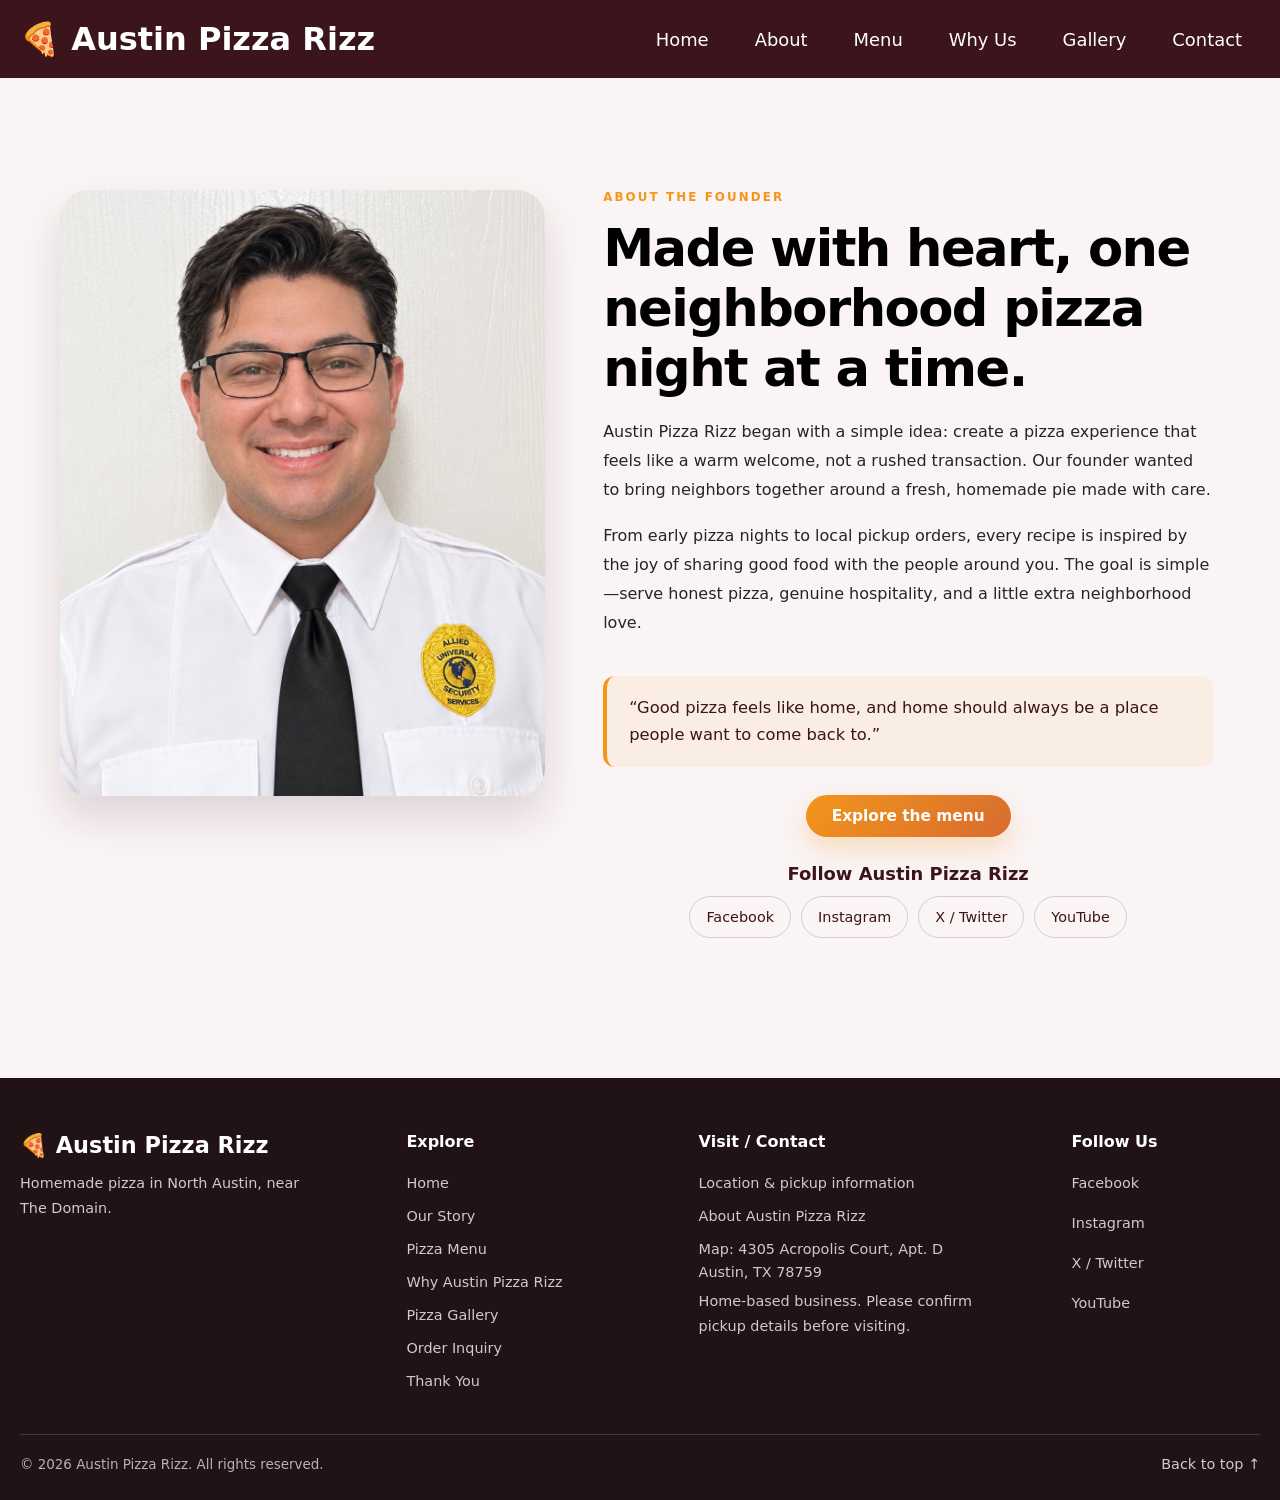
==== commit 67e0dc62: "adding simplified files and folders." ====
--- a/about.html
+++ b/about.html
@@ -2,13 +2,14 @@
 <html lang="en">
   <head>
     <meta charset="UTF-8" />
+    <meta name="theme-color" content="#D62828">
     <meta name="viewport" content="width=device-width, initial-scale=1.0" />
     <meta name="description" content="Learn about Austin Pizza Rizz, a home-based pizza business in North Austin near The Domain." />
-    <!-- <meta name="theme-color" content="#3b141c" /> -->
-    <meta name="theme-color" content="#D62828">
+    <meta name="theme-color" content="#3b141c" />
     <title>About Austin Pizza Rizz | North Austin</title>
-    <link rel="stylesheet" href="https://cdnjs.cloudflare.com/ajax/libs/font-awesome/6.6.0/css/all.min.css" />
-    <link rel="stylesheet" href="style.css" />
+    <!-- Favicon png logo -->
+    <link rel="icon" type="image/png" href="images/Austin Pizza Rizz.png">
+    <link rel="stylesheet" href="css/about.css?v=1" />
   </head>
   <body id="top">
     <header>
@@ -17,7 +18,7 @@
           <h2 class="logo-text">🍕 Austin Pizza Rizz</h2>
         </a>
         <ul class="nav-menu">
-          <button id="menu-close-button" class="fas fa-times" aria-label="Close navigation menu"></button>
+          <button id="menu-close-button" type="button" aria-label="Close navigation menu">×</button>
           <li class="nav-item">
             <a href="index.html#home" class="nav-link">Home</a>
           </li>
@@ -37,7 +38,7 @@
             <a href="index.html#contact" class="nav-link">Contact</a>
           </li>
         </ul>
-        <button id="menu-open-button" class="fas fa-bars" aria-label="Open navigation menu"></button>
+        <button id="menu-open-button" type="button" aria-label="Open navigation menu">☰</button>
       </nav>
     </header>
 
@@ -45,7 +46,7 @@
       <section class="founder-page">
         <div class="section-content founder-feature">
           <div class="founder-feature__image-wrap">
-            <img src="images/Austin Pizza Rizz.png" alt="Founder portrait of the owner of Austin Pizza Rizz" />
+            <img src="images/JoshuaDeLeonPhoto.PNG" alt="Founder portrait of the owner of Austin Pizza Rizz" />
           </div>
 
           <div class="founder-feature__content">
@@ -55,6 +56,15 @@
             <p class="text">From early pizza nights to local pickup orders, every recipe is inspired by the joy of sharing good food with the people around you. The goal is simple—serve honest pizza, genuine hospitality, and a little extra neighborhood love.</p>
             <blockquote>“Good pizza feels like home, and home should always be a place people want to come back to.”</blockquote>
             <a href="index.html#menu" class="founder-feature__cta">Explore the menu</a>
+            <div class="founder-feature__social">
+              <h2>Follow Austin Pizza Rizz</h2>
+              <div class="founder-feature__social-links">
+                <a href="https://www.facebook.com/profile.php?id=61594944796176" target="_blank" rel="noopener noreferrer">Facebook</a>
+                <a href="https://www.instagram.com/" target="_blank" rel="noopener noreferrer">Instagram</a>
+                <a href="https://x.com/" target="_blank" rel="noopener noreferrer">X / Twitter</a>
+                <a href="https://www.youtube.com/" target="_blank" rel="noopener noreferrer">YouTube</a>
+              </div>
+            </div>
           </div>
         </div>
       </section>
@@ -75,6 +85,7 @@
           <a href="index.html#testimonials">Why Austin Pizza Rizz</a>
           <a href="index.html#gallery">Pizza Gallery</a>
           <a href="index.html#contact">Order Inquiry</a>
+          <a href="pay-hero.html">Thank You</a>
         </nav>
 
         <div class="footer-contact">
@@ -82,10 +93,19 @@
           <a href="contact.html">Location &amp; pickup information</a>
           <a href="about.html">About Austin Pizza Rizz</a>
           <a href="https://www.google.com/maps/search/?api=1&amp;query=4305+Acropolis+Court+Apartment+D+Austin+TX+78759" target="_blank" rel="noopener noreferrer">
-            <i class="fa-solid fa-map-location-dot" aria-hidden="true"></i>
+            Map:
             4305 Acropolis Court, Apt. D<br />Austin, TX 78759
           </a>
           <p>Home-based business. Please confirm pickup details before visiting.</p>
+        </div>
+        <div class="footer-social">
+          <h2>Follow Us</h2>
+          <div class="footer-social-links">
+            <a href="https://www.facebook.com/profile.php?id=61594944796176" target="_blank" rel="noopener noreferrer">Facebook</a>
+            <a href="https://www.instagram.com/" target="_blank" rel="noopener noreferrer">Instagram</a>
+            <a href="https://x.com/" target="_blank" rel="noopener noreferrer">X / Twitter</a>
+            <a href="https://www.youtube.com/" target="_blank" rel="noopener noreferrer">YouTube</a>
+          </div>
         </div>
 
         <div class="footer-bottom">
@@ -95,7 +115,6 @@
       </div>
     </footer>
 
-    <script src="main.js"></script>
-    <script src="pizza-cursor.js"></script>
+    <script src="js/about.js?v=1"></script>
   </body>
 </html>
--- a/css/about.css
+++ b/css/about.css
@@ -0,0 +1,155 @@
+@import url("../style.css");
+
+.founder-page {
+  padding: 150px 0 100px;
+  background: var(--light-pink-color);
+}
+.founder-feature {
+  display: grid;
+  grid-template-columns: 1.05fr 1.35fr;
+  gap: clamp(28px, 4vw, 60px);
+  align-items: start;
+  max-width: 1200px;
+  margin: 0 auto;
+  padding: 40px 20px;
+}
+.founder-feature__image-wrap {
+  display: flex;
+  justify-content: center;
+  align-items: flex-start;
+}
+.founder-feature__image-wrap img {
+  width: min(100%, 500px);
+  aspect-ratio: 4 / 5;
+  object-fit: cover;
+  border-radius: 28px;
+  box-shadow: 0 22px 42px rgba(59, 20, 28, 0.14);
+}
+.founder-feature__content {
+  display: flex;
+  flex-direction: column;
+  justify-content: center;
+  max-width: 610px;
+  margin: 0 auto;
+}
+.founder-feature__eyebrow {
+  margin-bottom: 14px;
+  color: var(--secondary-color);
+  font-size: 0.74rem;
+  font-weight: var(--font-weight-semibold);
+  letter-spacing: 0.18em;
+  text-transform: uppercase;
+}
+.founder-feature__content .section-title {
+  padding: 0 0 20px;
+  text-align: left;
+  text-transform: none;
+  letter-spacing: -0.03em;
+  font-size: clamp(2rem, 4vw, 4rem);
+}
+.founder-feature__content .section-title::after {
+  display: none;
+}
+.founder-feature__content .text {
+  margin: 0 0 18px;
+  text-align: left;
+  line-height: 1.8;
+  color: var(--dark-color);
+  font-size: 1rem;
+}
+.founder-feature__content blockquote {
+  margin: 20px 0 28px;
+  padding: 18px 22px;
+  border-left: 4px solid var(--secondary-color);
+  border-radius: 12px;
+  background: rgba(243, 150, 28, 0.08);
+  color: var(--primary-color);
+  font-size: 1.02rem;
+  line-height: 1.7;
+  font-weight: var(--font-weight-medium);
+}
+.founder-feature__cta {
+  align-self: center;
+  display: flex;
+  width: fit-content;
+  margin-inline: auto;
+  align-items: center;
+  justify-content: center;
+  padding: 12px 26px;
+  border-radius: 999px;
+  background: linear-gradient(135deg, #f3961c 0%, #d76b2f 100%);
+  color: var(--white-color);
+  font-size: 0.96rem;
+  font-weight: var(--font-weight-semibold);
+  box-shadow: 0 12px 24px rgba(243, 150, 28, 0.25);
+  transition: transform 0.2s ease, box-shadow 0.2s ease;
+}
+.founder-feature__cta:hover {
+  transform: translateY(-2px);
+  box-shadow: 0 16px 28px rgba(243, 150, 28, 0.35);
+}
+.founder-feature__social {
+  margin-top: 26px;
+  text-align: center;
+}
+.founder-feature__social h2 {
+  margin-bottom: 12px;
+  color: var(--primary-color);
+  font-size: var(--font-size-m);
+}
+.founder-feature__social-links {
+  display: flex;
+  justify-content: center;
+  flex-wrap: wrap;
+  gap: 10px;
+}
+.founder-feature__social-links a {
+  display: inline-flex;
+  min-height: 42px;
+  align-items: center;
+  padding: 9px 16px;
+  border: 1px solid rgba(59, 20, 28, 0.18);
+  border-radius: var(--border-radius-m);
+  color: var(--primary-color);
+  font-size: var(--font-size-s);
+  font-weight: var(--font-weight-medium);
+  transition: color 0.2s ease, background 0.2s ease, border-color 0.2s ease;
+}
+.founder-feature__social-links a:hover {
+  border-color: var(--primary-color);
+  color: var(--white-color);
+  background: var(--primary-color);
+}
+@media screen and (max-width: 640px) {
+  .founder-feature {
+    display: block;
+  }
+  .founder-feature__image-wrap {
+    display: block;
+    float: left;
+    width: min(35%, 140px);
+    margin: 0 14px 12px 0;
+  }
+  .founder-feature__image-wrap img {
+    width: 100%;
+  }
+  .founder-feature__content {
+    display: block;
+    max-width: none;
+  }
+  .founder-feature__eyebrow {
+    margin-bottom: 8px;
+  }
+  .founder-feature__content .section-title {
+    font-size: clamp(1.3rem, 5vw, 1.7rem);
+    padding-bottom: 14px;
+  }
+  .founder-feature__content .text {
+    font-size: 0.94rem;
+    line-height: 1.7;
+  }
+  .founder-feature__content blockquote,
+  .founder-feature__social {
+    clear: both;
+  }
+}
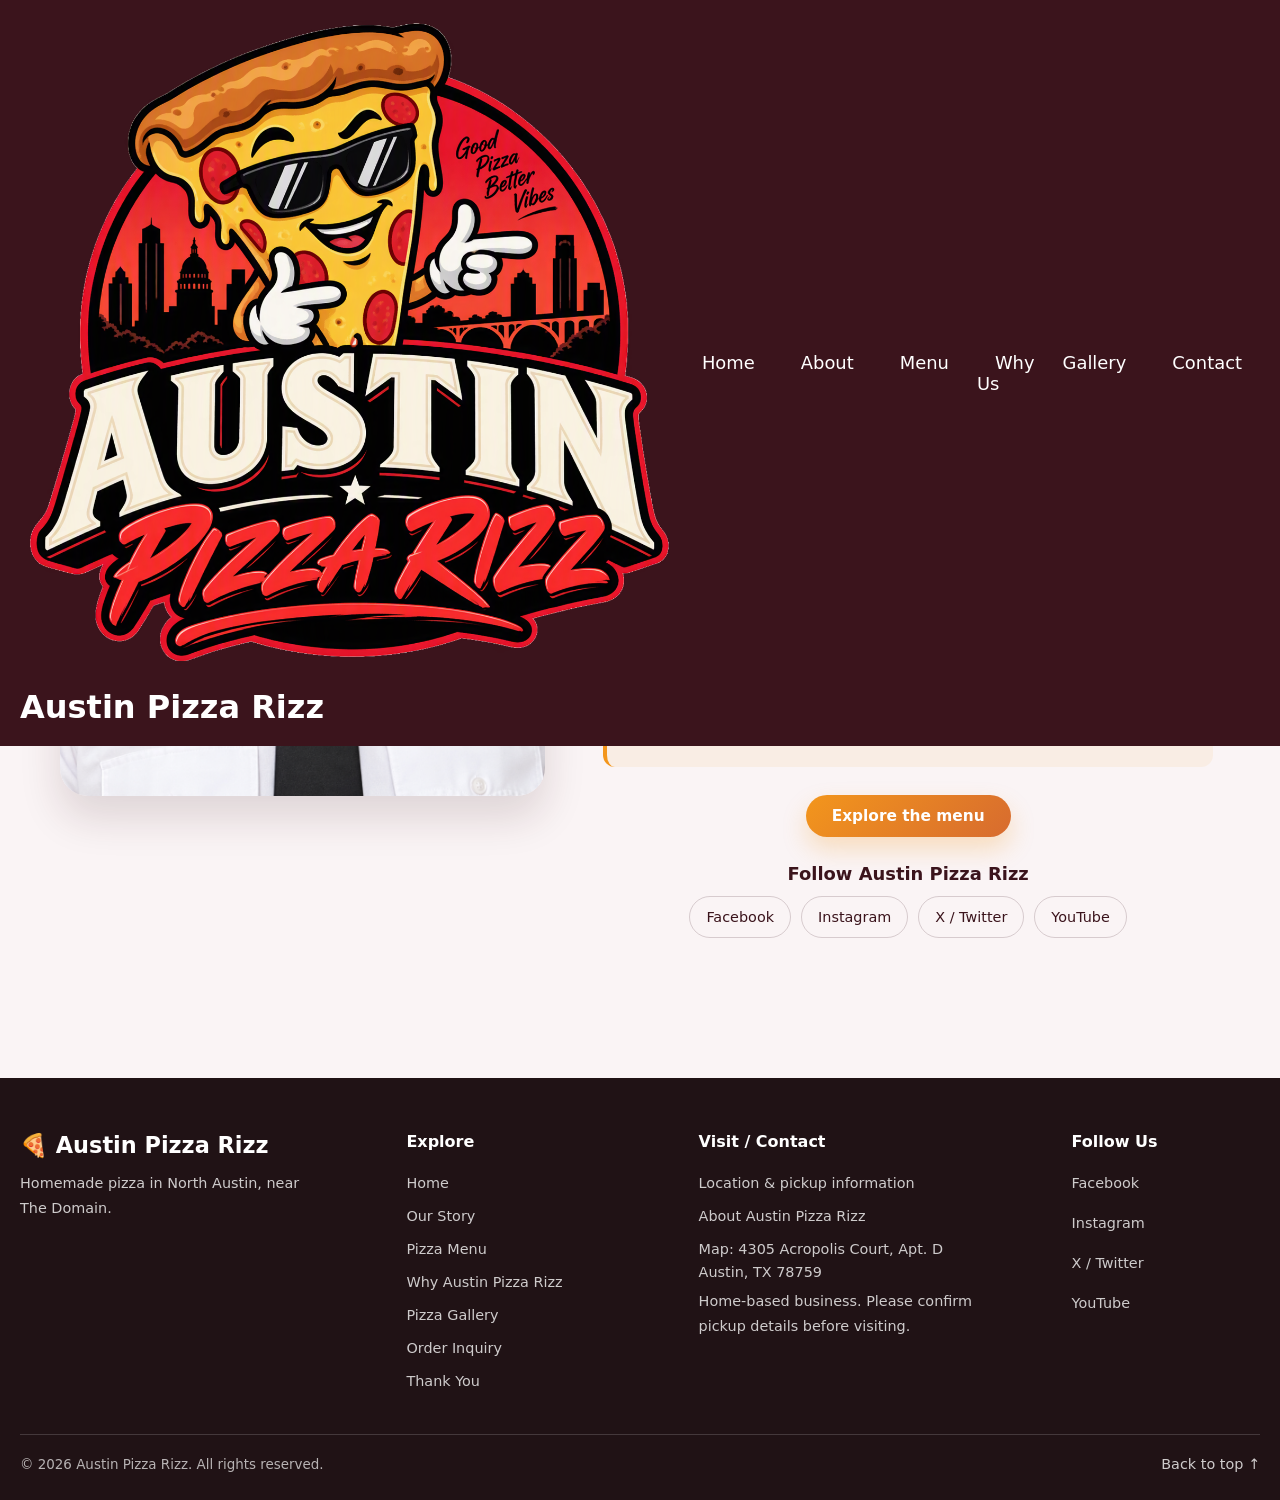
==== commit 4cad7c07: "bushing up some glitches. Updated the about.html file to include preconnect links for fonts and chan" ====
--- a/about.html
+++ b/about.html
@@ -9,13 +9,20 @@
     <title>About Austin Pizza Rizz | North Austin</title>
     <!-- Favicon png logo -->
     <link rel="icon" type="image/png" href="images/Austin Pizza Rizz.png">
-    <link rel="stylesheet" href="css/about.css?v=1" />
+    <link rel="preconnect" href="https://fonts.googleapis.com" />
+    <link rel="preconnect" href="https://fonts.gstatic.com" crossorigin />
+    <link
+      href="https://fonts.googleapis.com/css2?family=Figtree:ital,wght@0,300..900;1,300..900&amp;display=swap"
+      rel="stylesheet"
+    />
+    <link rel="stylesheet" href="css/about.css?v=2" />
   </head>
   <body id="top">
     <header>
       <nav class="navbar">
         <a href="index.html#home" class="nav-logo">
-          <h2 class="logo-text">🍕 Austin Pizza Rizz</h2>
+          <img src="images/Austin Pizza Rizz.png" alt="" class="logo-image" />
+          <h2 class="logo-text">Austin Pizza Rizz</h2>
         </a>
         <ul class="nav-menu">
           <button id="menu-close-button" type="button" aria-label="Close navigation menu">×</button>
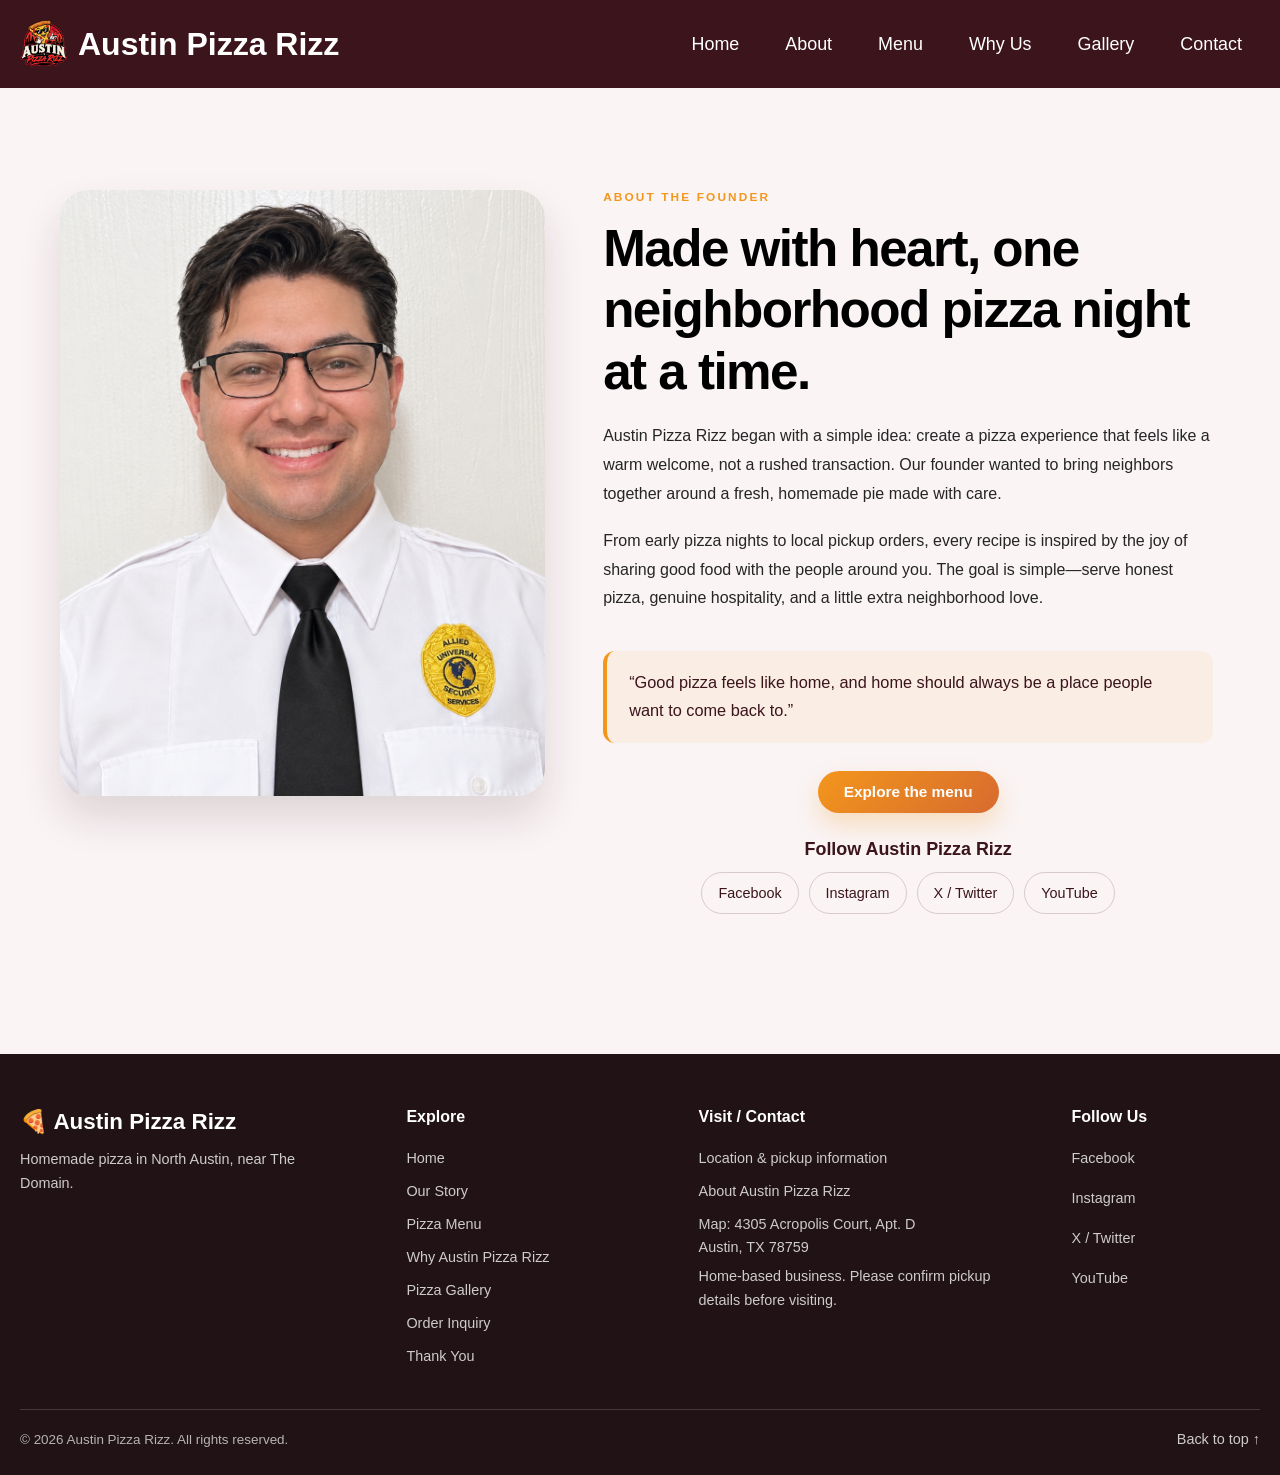
==== commit e2a93f6d: "Fix favicon link and improve HTML structure Updated favicon link and corrected HTML structure." ====
--- a/about.html
+++ b/about.html
@@ -8,7 +8,7 @@
     <meta name="theme-color" content="#3b141c" />
     <title>About Austin Pizza Rizz | North Austin</title>
     <!-- Favicon png logo -->
-    <link rel="icon" type="image/png" href="images/Austin Pizza Rizz.png">
+    <link rel="icon" type="image/png" href="images/fav-AustinPizzaRizzLogo.ico">
     <link rel="preconnect" href="https://fonts.googleapis.com" />
     <link rel="preconnect" href="https://fonts.gstatic.com" crossorigin />
     <link
--- a/css/about.css
+++ b/css/about.css
@@ -1,4 +1,4 @@
-@import url("../style.css");
+@import url("../style.css?v=5");
 
 .founder-page {
   padding: 150px 0 100px;
